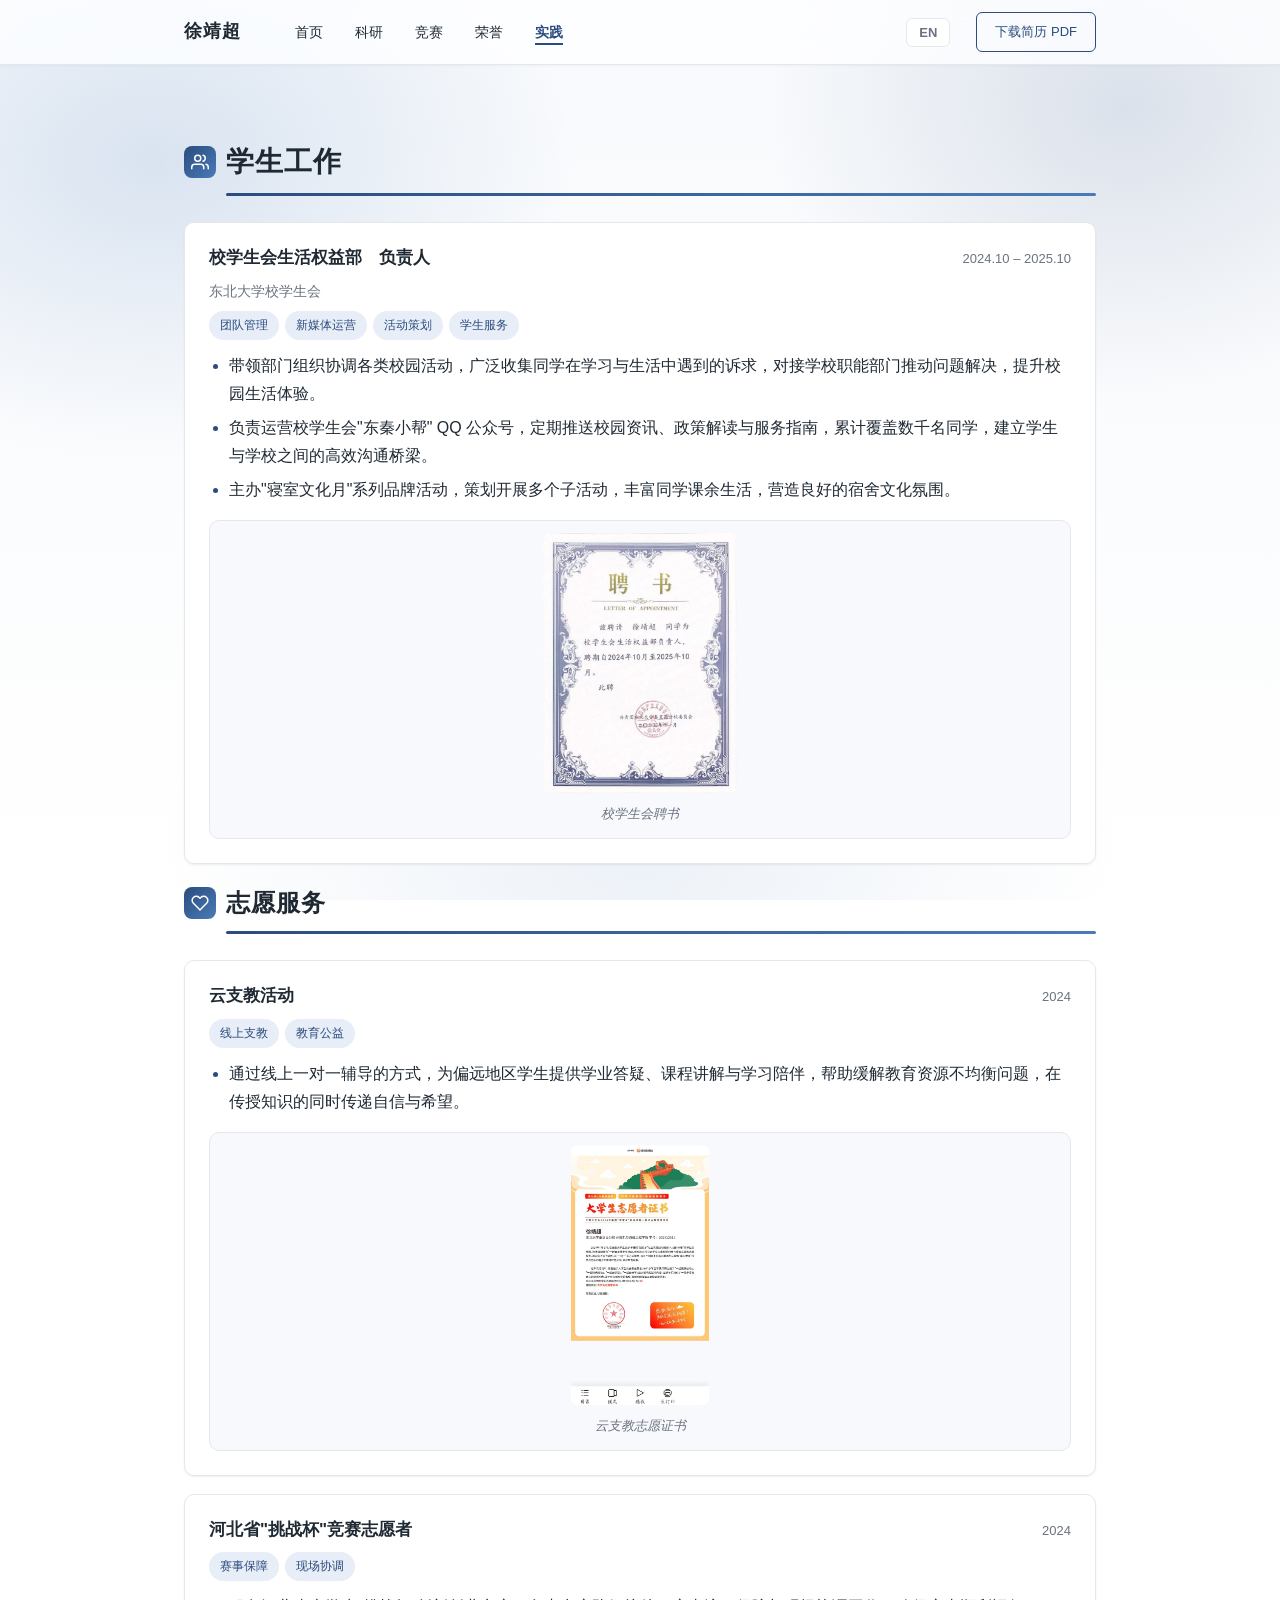
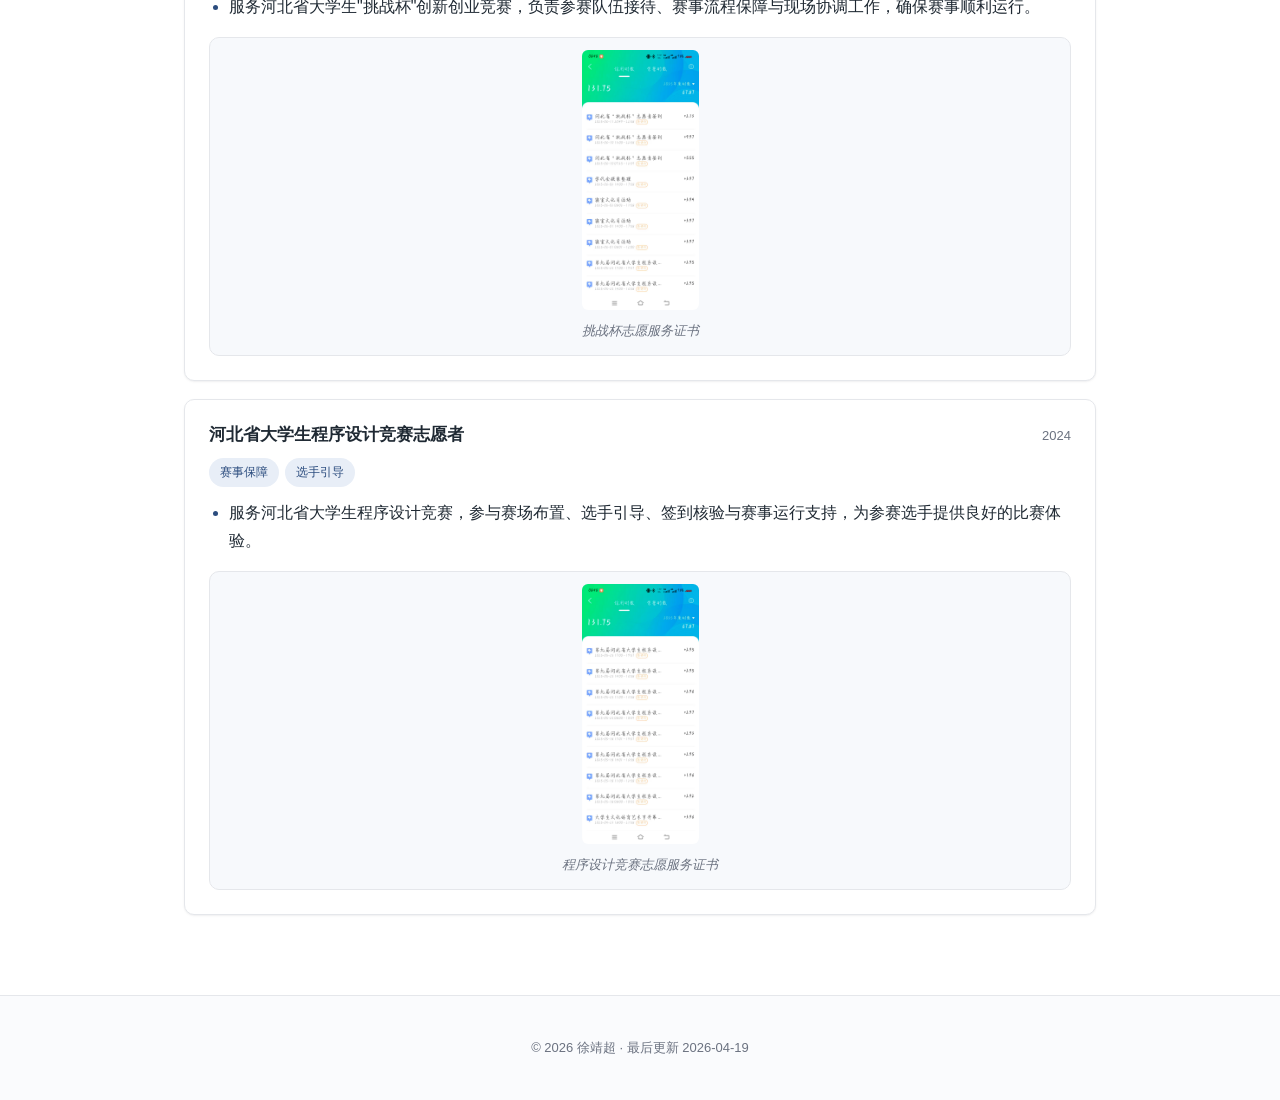
==== activities.html @ 56dccbf7 "finish" ====
<!DOCTYPE html>
<html lang="zh-CN">

<head>
  <meta charset="UTF-8">
  <meta name="viewport" content="width=device-width, initial-scale=1.0">
  <meta name="description" content="徐靖超 - 学生工作与志愿服务">
  <title data-en="Activities · Jingchao Xu">学生工作与志愿服务 · 徐靖超</title>
  <link rel="stylesheet" href="css/style.css">
</head>

<body>

  <header class="site-header">
    <nav class="nav container">
      <a class="brand" href="index.html" data-en="Jingchao Xu">徐靖超</a>
      <ul class="nav-links">
        <li><a href="index.html" data-en="Home">首页</a></li>
        <li><a href="research.html" data-en="Research">科研</a></li>
        <li><a href="awards.html" data-en="Awards">竞赛</a></li>
        <li><a href="honors.html" data-en="Honors">荣誉</a></li>
        <li><a href="activities.html" class="active" data-en="Activities">实践</a></li>
      </ul>
      <button id="lang-toggle" class="btn-lang" type="button" aria-label="Switch to English">EN</button>
      <a class="btn-resume" href="assets/resume.pdf" target="_blank" rel="noopener" data-en="Download CV">下载简历 PDF</a>
    </nav>
  </header>

  <main>

    <!-- 学生工作 -->
    <section class="container page-section">
      <h2>
        <span class="sec-icon" aria-hidden="true">
          <svg viewBox="0 0 24 24" fill="none" stroke="currentColor" stroke-width="2" stroke-linecap="round"
            stroke-linejoin="round">
            <path d="M17 21v-2a4 4 0 0 0-4-4H5a4 4 0 0 0-4 4v2"></path>
            <circle cx="9" cy="7" r="4"></circle>
            <path d="M23 21v-2a4 4 0 0 0-3-3.87"></path>
            <path d="M16 3.13a4 4 0 0 1 0 7.75"></path>
          </svg>
        </span>
        <span data-en="Student Leadership">学生工作</span>
      </h2>

      <article class="card reveal">
        <div class="card-head">
          <h3 data-en="Head of Life &amp; Rights Department, NEU Student Union">校学生会生活权益部　负责人</h3>
          <span class="period" data-en="Oct 2024 – Oct 2025">2024.10 – 2025.10</span>
        </div>
        <p class="meta" data-en="Northeastern University Student Union">东北大学校学生会</p>
        <div class="tags-mini">
          <span class="tag-pill sm" data-en="Leadership">团队管理</span>
          <span class="tag-pill sm" data-en="New Media Operation">新媒体运营</span>
          <span class="tag-pill sm" data-en="Event Planning">活动策划</span>
          <span class="tag-pill sm" data-en="Student Service">学生服务</span>
        </div>
        <ul class="bullets">
          <li
            data-en="Led a team to organize campus activities, gathered student feedback on academic and daily-life issues, and coordinated with university administration to drive improvements.">
            带领部门组织协调各类校园活动，广泛收集同学在学习与生活中遇到的诉求，对接学校职能部门推动问题解决，提升校园生活体验。</li>
          <li
            data-en="Operated the official QQ channel “东秦小帮” (DongQin Helper), regularly publishing campus information, policy interpretation and service guides reaching thousands of students.">
            负责运营校学生会"东秦小帮" QQ 公众号，定期推送校园资讯、政策解读与服务指南，累计覆盖数千名同学，建立学生与学校之间的高效沟通桥梁。</li>
          <li
            data-en="Hosted the “Dormitory Culture Month” series, planning multiple sub-events to enrich dorm life and strengthen community bonds among students.">
            主办"寝室文化月"系列品牌活动，策划开展多个子活动，丰富同学课余生活，营造良好的宿舍文化氛围。</li>
        </ul>
        <figure class="card-figure">
          <img src="assets/certs/学生会聘书.jpg" alt="校学生会聘书" loading="lazy"
            onerror="this.src='assets/avatar.jpg';this.classList.add('placeholder');">
          <figcaption data-en="Student Union Appointment Letter">校学生会聘书</figcaption>
        </figure>
      </article>
    </section>

    <!-- 志愿服务 -->
    <section class="container">
      <h2>
        <span class="sec-icon" aria-hidden="true">
          <svg viewBox="0 0 24 24" fill="none" stroke="currentColor" stroke-width="2" stroke-linecap="round"
            stroke-linejoin="round">
            <path d="M20.84 4.61a5.5 5.5 0 0 0-7.78 0L12 5.67l-1.06-1.06a5.5 5.5 0 0 0-7.78 7.78l1.06 1.06L12 21.23l7.78-7.78 1.06-1.06a5.5 5.5 0 0 0 0-7.78z"></path>
          </svg>
        </span>
        <span data-en="Volunteer Service">志愿服务</span>
      </h2>

      <article class="card reveal">
        <div class="card-head">
          <h3 data-en="Online Teaching Volunteer (Cloud Tutoring Project)">云支教活动</h3>
          <span class="period" data-en="2024">2024</span>
        </div>
        <div class="tags-mini">
          <span class="tag-pill sm" data-en="Online Teaching">线上支教</span>
          <span class="tag-pill sm" data-en="Educational Equity">教育公益</span>
        </div>
        <ul class="bullets">
          <li
            data-en="Provided online academic tutoring and companionship for students from remote regions, helping bridge the educational resource gap and conveying confidence and motivation through personalized one-on-one sessions.">
            通过线上一对一辅导的方式，为偏远地区学生提供学业答疑、课程讲解与学习陪伴，帮助缓解教育资源不均衡问题，在传授知识的同时传递自信与希望。</li>
        </ul>
        <figure class="card-figure">
          <img src="assets/certs/云支教.jpg" alt="云支教志愿证书" loading="lazy"
            onerror="this.src='assets/avatar.jpg';this.classList.add('placeholder');">
          <figcaption data-en="Cloud Tutoring Volunteer Certificate">云支教志愿证书</figcaption>
        </figure>
      </article>

      <article class="card reveal">
        <div class="card-head">
          <h3 data-en="Volunteer, Hebei Provincial “Challenge Cup” Competition">河北省"挑战杯"竞赛志愿者</h3>
          <span class="period" data-en="2024">2024</span>
        </div>
        <div class="tags-mini">
          <span class="tag-pill sm" data-en="Event Support">赛事保障</span>
          <span class="tag-pill sm" data-en="Coordination">现场协调</span>
        </div>
        <ul class="bullets">
          <li
            data-en="Served the Hebei Provincial 'Challenge Cup' college innovation and entrepreneurship competition, responsible for participant reception, on-site coordination, and supporting the smooth operation of the contest.">
            服务河北省大学生"挑战杯"创新创业竞赛，负责参赛队伍接待、赛事流程保障与现场协调工作，确保赛事顺利运行。</li>
        </ul>
        <figure class="card-figure">
          <img src="assets/certs/挑战杯.jpg" alt="挑战杯志愿服务证书" loading="lazy"
            onerror="this.src='assets/avatar.jpg';this.classList.add('placeholder');">
          <figcaption data-en="Challenge Cup Volunteer Certificate">挑战杯志愿服务证书</figcaption>
        </figure>
      </article>

      <article class="card reveal">
        <div class="card-head">
          <h3 data-en="Volunteer, Hebei Provincial Collegiate Programming Contest">河北省大学生程序设计竞赛志愿者</h3>
          <span class="period" data-en="2024">2024</span>
        </div>
        <div class="tags-mini">
          <span class="tag-pill sm" data-en="Event Support">赛事保障</span>
          <span class="tag-pill sm" data-en="Contestant Guidance">选手引导</span>
        </div>
        <ul class="bullets">
          <li
            data-en="Supported the Hebei Provincial Collegiate Programming Contest with venue setup, contestant guidance, and on-site logistics, contributing to a smooth and well-organized event experience.">
            服务河北省大学生程序设计竞赛，参与赛场布置、选手引导、签到核验与赛事运行支持，为参赛选手提供良好的比赛体验。</li>
        </ul>
        <figure class="card-figure">
          <img src="assets/certs/程序设计竞赛.jpg" alt="程序设计竞赛志愿服务证书" loading="lazy"
            onerror="this.src='assets/avatar.jpg';this.classList.add('placeholder');">
          <figcaption data-en="Programming Contest Volunteer Certificate">程序设计竞赛志愿服务证书</figcaption>
        </figure>
      </article>
    </section>

  </main>

  <footer class="site-footer">
    <div class="container">
      <p data-en="© 2026 Jingchao Xu · Last updated 2026-04-19">© 2026 徐靖超 · 最后更新 2026-04-19</p>
    </div>
  </footer>

  <script src="js/main.js"></script>
</body>

</html>
---- css/style.css ----
:root {
  --accent: #2b4c7e;
  --accent-2: #4a7bb8;
  --accent-light: #e8eef7;
  --text: #1f2933;
  --muted: #6b7280;
  --border: #e5e7eb;
  --bg: #ffffff;
  --bg-soft: #f7f9fc;
  --max: 960px;
  --shadow-sm: 0 1px 3px rgba(17, 24, 39, 0.04), 0 1px 2px rgba(17, 24, 39, 0.04);
  --shadow-md: 0 4px 12px rgba(17, 24, 39, 0.06), 0 2px 4px rgba(17, 24, 39, 0.04);
  --shadow-lg: 0 12px 28px rgba(17, 24, 39, 0.10), 0 4px 10px rgba(17, 24, 39, 0.06);
}

* { box-sizing: border-box; }

html { scroll-behavior: smooth; scroll-padding-top: 70px; }

body {
  margin: 0;
  font-family: -apple-system, BlinkMacSystemFont, "PingFang SC",
               "Hiragino Sans GB", "Microsoft YaHei", sans-serif;
  font-size: 16px;
  line-height: 1.75;
  color: var(--text);
  background: var(--bg);
  -webkit-font-smoothing: antialiased;
  min-height: 100vh;
  position: relative;
}

/* 全局浮动渐变背景，所有页面通用 */
body::before {
  content: '';
  position: fixed;
  inset: 0;
  z-index: -1;
  pointer-events: none;
  background:
    radial-gradient(700px 500px at 12% 18%, rgba(74, 123, 184, 0.18), transparent 60%),
    radial-gradient(600px 500px at 88% 12%, rgba(43, 76, 126, 0.14), transparent 60%),
    radial-gradient(800px 600px at 50% 95%, rgba(74, 123, 184, 0.10), transparent 60%),
    linear-gradient(180deg, #f7f9fc 0%, #ffffff 100%);
  animation: floatBg 22s ease-in-out infinite alternate;
}

a { color: var(--accent); text-decoration: none; transition: color 0.15s; }
a:hover { color: var(--accent-2); text-decoration: underline; }

.container { max-width: var(--max); margin: 0 auto; padding: 0 24px; }

/* ============ Header / Nav ============ */
.site-header {
  position: sticky;
  top: 0;
  z-index: 100;
  background: rgba(255, 255, 255, 0.78);
  backdrop-filter: saturate(180%) blur(14px);
  -webkit-backdrop-filter: saturate(180%) blur(14px);
  border-bottom: 1px solid var(--border);
  box-shadow: 0 1px 3px rgba(17, 24, 39, 0.04);
}
.nav {
  display: flex;
  align-items: center;
  gap: 16px;
  height: 64px;
}
.brand {
  font-weight: 700;
  font-size: 18px;
  color: var(--text);
  letter-spacing: 1px;
  transition: color 0.15s;
}
.brand:hover { color: var(--accent); text-decoration: none; }
.nav-links {
  list-style: none;
  display: flex;
  gap: 4px;
  margin: 0 auto 0 24px;
  padding: 0;
}
.nav-links a {
  position: relative;
  color: var(--text);
  font-size: 14px;
  padding: 8px 14px;
  border-radius: 6px;
  transition: color 0.2s, background 0.2s;
}
.nav-links a::after {
  content: '';
  position: absolute;
  left: 14px;
  right: 14px;
  bottom: 3px;
  height: 2px;
  background: var(--accent);
  transform: scaleX(0);
  transform-origin: center;
  transition: transform 0.25s ease;
}
.nav-links a:hover {
  color: var(--accent);
  background: var(--accent-light);
  text-decoration: none;
}
.nav-links a:hover::after { transform: scaleX(1); }
.nav-links a.active {
  color: var(--accent);
  font-weight: 600;
}
.nav-links a.active::after { transform: scaleX(1); }

/* Lang toggle button */
.btn-lang {
  padding: 6px 12px;
  border: 1px solid var(--border);
  border-radius: 6px;
  font-size: 13px;
  font-weight: 600;
  color: var(--muted);
  background: var(--bg);
  cursor: pointer;
  margin-right: 10px;
  transition: color 0.2s, border-color 0.2s, background 0.2s, transform 0.15s;
}
.btn-lang:hover {
  color: var(--accent);
  border-color: var(--accent);
  background: var(--accent-light);
}
.btn-lang:active { transform: translateY(1px); }

/* Resume button */
.btn-resume {
  position: relative;
  padding: 8px 18px;
  border: 1px solid var(--accent);
  border-radius: 6px;
  font-size: 13px;
  font-weight: 500;
  color: var(--accent);
  white-space: nowrap;
  background: transparent;
  overflow: hidden;
  transition: color 0.25s, box-shadow 0.25s, transform 0.15s;
  z-index: 0;
}
.btn-resume::before {
  content: '';
  position: absolute;
  inset: 0;
  background: linear-gradient(135deg, var(--accent), var(--accent-2));
  transform: scaleX(0);
  transform-origin: left center;
  transition: transform 0.3s ease;
  z-index: -1;
}
.btn-resume:hover {
  color: #fff;
  text-decoration: none;
  box-shadow: 0 6px 16px rgba(43, 76, 126, 0.3);
}
.btn-resume:hover::before { transform: scaleX(1); }
.btn-resume:active { transform: translateY(1px); }

/* ============ Sections ============ */
main section {
  padding: 56px 24px 8px;
  animation: fadeUp 0.55s ease both;
}
@keyframes fadeUp {
  from { opacity: 0; transform: translateY(12px); }
  to   { opacity: 1; transform: translateY(0); }
}
main section h2 {
  font-size: 24px;
  margin: 0 0 26px;
  padding-bottom: 10px;
  display: inline-block;
  position: relative;
  font-weight: 700;
  letter-spacing: 1px;
}
main section h2::after {
  content: '';
  position: absolute;
  left: 0;
  bottom: 0;
  width: 100%;
  height: 3px;
  border-radius: 2px;
  background: linear-gradient(90deg, var(--accent), var(--accent-2));
}
h3.sub {
  font-size: 16px;
  color: var(--muted);
  margin: 28px 0 12px;
  font-weight: 600;
  padding-left: 10px;
  border-left: 3px solid var(--accent);
}

/* ============ Hero ============ */
.hero {
  display: flex;
  gap: 40px;
  align-items: flex-start;
  padding-top: 68px !important;
  padding-bottom: 28px !important;
  overflow: visible;
}
.avatar {
  width: 170px;
  height: auto;
  border-radius: 12px;
  flex-shrink: 0;
  display: block;
  box-shadow: var(--shadow-lg);
  transition: transform 0.35s cubic-bezier(0.2, 0.8, 0.2, 1), box-shadow 0.35s;
}
.avatar:hover {
  transform: translateY(-4px) scale(1.02);
  box-shadow: 0 20px 40px rgba(17, 24, 39, 0.16);
}
.hero-info h1 {
  margin: 0 0 8px;
  font-size: 34px;
  letter-spacing: 3px;
  background: linear-gradient(135deg, var(--text), var(--accent));
  -webkit-background-clip: text;
  background-clip: text;
  color: transparent;
}
.tagline {
  margin: 0 0 16px;
  color: var(--muted);
  font-size: 15px;
}
.facts {
  list-style: none;
  padding: 0;
  margin: 0 0 16px;
  font-size: 15px;
}
.facts li { margin-bottom: 6px; }
.facts strong { color: var(--accent); }
.hero-contact { margin: 0; font-size: 14px; }

/* ============ Card ============ */
.card {
  position: relative;
  border: 1px solid var(--border);
  border-radius: 10px;
  padding: 20px 24px;
  margin-bottom: 18px;
  background: var(--bg);
  box-shadow: var(--shadow-sm);
  transition: transform 0.25s ease, box-shadow 0.25s ease, border-color 0.25s;
  overflow: hidden;
}
.card::before {
  content: '';
  position: absolute;
  left: 0;
  top: 0;
  bottom: 0;
  width: 4px;
  background: linear-gradient(180deg, var(--accent), var(--accent-2));
  transform: scaleY(0);
  transform-origin: top center;
  transition: transform 0.3s ease;
}
.card:hover {
  transform: translateY(-3px);
  border-color: var(--accent-light);
  box-shadow: var(--shadow-lg);
}
.card:hover::before { transform: scaleY(1); }
.card-head {
  display: flex;
  justify-content: space-between;
  align-items: baseline;
  flex-wrap: wrap;
  gap: 8px;
  margin-bottom: 6px;
}
.card-head h3 {
  margin: 0;
  font-size: 17px;
  color: var(--text);
  transition: color 0.2s;
}
.card:hover .card-head h3 { color: var(--accent); }
.period { color: var(--muted); font-size: 13px; }
.meta { color: var(--muted); font-size: 14px; margin: 4px 0 8px; }

.bullets {
  margin: 8px 0 0;
  padding-left: 20px;
}
.bullets li { margin-bottom: 6px; }
.bullets li::marker { color: var(--accent); }

/* ============ Publications ============ */
.pubs {
  padding-left: 22px;
  font-size: 15px;
}
.pubs li {
  margin-bottom: 12px;
  padding: 10px 14px;
  background: var(--bg);
  border: 1px solid var(--border);
  border-radius: 8px;
  transition: transform 0.2s, box-shadow 0.2s;
}
.pubs li:hover {
  transform: translateX(4px);
  box-shadow: var(--shadow-md);
}
.tag {
  display: inline-block;
  padding: 2px 10px;
  margin-left: 6px;
  font-size: 12px;
  background: linear-gradient(135deg, var(--accent-light), #dbe5f5);
  color: var(--accent);
  border-radius: 10px;
  font-weight: 500;
}

/* ============ Awards ============ */
.awards {
  list-style: none;
  padding: 0;
  margin: 0;
}
.awards li {
  padding: 12px 16px;
  margin-bottom: 8px;
  border: 1px solid var(--border);
  border-radius: 8px;
  background: var(--bg);
  font-size: 15px;
  transition: transform 0.2s, box-shadow 0.2s, border-color 0.2s;
  display: flex;
  justify-content: space-between;
  align-items: center;
  flex-wrap: wrap;
  gap: 8px;
}
.awards li:hover {
  transform: translateX(6px);
  border-color: var(--accent);
  box-shadow: var(--shadow-md);
}
.awards li strong { color: var(--text); }

/* ============ Carousel ============ */
.carousel {
  position: relative;
  margin-top: 24px;
  background: var(--bg-soft);
  border: 1px solid var(--border);
  border-radius: 12px;
  padding: 18px 56px;
  overflow: hidden;
  box-shadow: var(--shadow-sm);
}
.carousel-track {
  display: flex;
  transition: transform 0.4s cubic-bezier(0.2, 0.8, 0.2, 1);
}
.carousel-track img {
  width: 100%;
  flex-shrink: 0;
  border-radius: 6px;
  object-fit: contain;
  max-height: 360px;
}
.carousel-btn {
  position: absolute;
  top: 50%;
  transform: translateY(-50%);
  width: 40px;
  height: 40px;
  border: 1px solid var(--border);
  border-radius: 50%;
  background: var(--bg);
  color: var(--accent);
  font-size: 22px;
  cursor: pointer;
  display: flex;
  align-items: center;
  justify-content: center;
  z-index: 2;
  box-shadow: var(--shadow-sm);
  transition: background 0.2s, color 0.2s, transform 0.15s, box-shadow 0.2s;
}
.carousel-btn:hover {
  background: var(--accent);
  color: #fff;
  box-shadow: var(--shadow-md);
}
.carousel-btn:active { transform: translateY(-50%) scale(0.94); }
.carousel-btn.prev { left: 10px; }
.carousel-btn.next { right: 10px; }
.carousel-dots {
  display: flex;
  justify-content: center;
  gap: 8px;
  margin-top: 14px;
}
.carousel-dots .dot {
  width: 8px;
  height: 8px;
  border-radius: 50%;
  background: var(--border);
  cursor: pointer;
  transition: background 0.2s, transform 0.2s;
}
.carousel-dots .dot:hover { transform: scale(1.25); }
.carousel-dots .dot.active {
  background: var(--accent);
  width: 22px;
  border-radius: 4px;
}

/* ============ Contact ============ */
.contact-list {
  list-style: none;
  padding: 0;
  margin: 0;
  font-size: 15px;
}
.contact-list li {
  padding: 12px 16px;
  margin-bottom: 8px;
  border: 1px solid var(--border);
  border-radius: 8px;
  background: var(--bg);
  transition: transform 0.2s, border-color 0.2s, box-shadow 0.2s;
}
.contact-list li:hover {
  transform: translateX(4px);
  border-color: var(--accent);
  box-shadow: var(--shadow-md);
}

/* 子页面 */
.page-section { padding-top: 72px !important; min-height: 60vh; }
.page-section h2 { font-size: 28px; }

/* ============ Footer ============ */
.site-footer {
  margin-top: 80px;
  padding: 28px 0;
  border-top: 1px solid var(--border);
  color: var(--muted);
  font-size: 13px;
  text-align: center;
  background: rgba(247, 249, 252, 0.6);
}

/* ============ Responsive ============ */
@media (max-width: 768px) {
  .nav-links { display: none; }
  .nav { gap: 8px; }
  .hero {
    flex-direction: column;
    text-align: center;
    gap: 20px;
  }
  .avatar { width: 140px; margin: 0 auto; }
  .hero-info h1 { font-size: 28px; }
  main section { padding: 40px 20px 4px; }
  .card { padding: 16px 18px; }
  .carousel { padding: 14px 44px; }
}

/* ============ Hero Wrap & Decoration ============ */
.hero-wrap {
  position: relative;
  padding-bottom: 40px;
  overflow: hidden;
}
.hero-bg-deco {
  position: absolute;
  inset: 0;
  z-index: -1;
  pointer-events: none;
  background:
    radial-gradient(circle at 20% 30%, rgba(74, 123, 184, 0.10), transparent 55%),
    radial-gradient(circle at 80% 20%, rgba(43, 76, 126, 0.08), transparent 55%);
}
@keyframes floatBg {
  from { transform: translate3d(0, 0, 0) scale(1); }
  to   { transform: translate3d(-2%, -1%, 0) scale(1.04); }
}

.greet {
  margin: 0 0 4px;
  color: var(--accent);
  font-size: 15px;
  letter-spacing: 1px;
  font-weight: 500;
}
.motto {
  margin: 12px 0 16px;
  padding: 12px 16px;
  border-left: 3px solid var(--accent);
  background: rgba(74, 123, 184, 0.06);
  border-radius: 0 8px 8px 0;
  color: var(--text);
  font-size: 15px;
  font-style: italic;
  line-height: 1.7;
}
.hero-contact {
  display: flex;
  flex-wrap: wrap;
  gap: 16px;
  align-items: center;
  margin-top: 14px;
}
.hero-contact a {
  display: inline-flex;
  align-items: center;
  gap: 4px;
  padding: 6px 12px;
  border: 1px solid var(--border);
  border-radius: 20px;
  font-size: 14px;
  background: var(--bg);
  transition: transform 0.2s, border-color 0.2s, color 0.2s, box-shadow 0.2s;
}
.hero-contact a:hover {
  transform: translateY(-2px);
  border-color: var(--accent);
  box-shadow: var(--shadow-md);
  text-decoration: none;
}
.cta-link {
  background: linear-gradient(135deg, var(--accent), var(--accent-2)) !important;
  color: #fff !important;
  border-color: transparent !important;
}

/* ============ Stats Grid ============ */
.stats-grid {
  display: grid;
  grid-template-columns: repeat(4, 1fr);
  gap: 16px;
  margin-top: 36px;
}
.stat-card {
  padding: 22px 18px;
  background: var(--bg);
  border: 1px solid var(--border);
  border-radius: 12px;
  text-align: center;
  box-shadow: var(--shadow-sm);
  transition: transform 0.25s ease, box-shadow 0.25s, border-color 0.25s;
  position: relative;
  overflow: hidden;
}
.stat-card::before {
  content: '';
  position: absolute;
  top: 0;
  left: 0;
  right: 0;
  height: 3px;
  background: linear-gradient(90deg, var(--accent), var(--accent-2));
  transform: scaleX(0);
  transform-origin: left center;
  transition: transform 0.4s ease;
}
.stat-card:hover {
  transform: translateY(-4px);
  border-color: var(--accent-light);
  box-shadow: var(--shadow-lg);
}
.stat-card:hover::before { transform: scaleX(1); }
.stat-num {
  font-size: 30px;
  font-weight: 700;
  color: var(--accent);
  line-height: 1.2;
  font-variant-numeric: tabular-nums;
  letter-spacing: 0.5px;
}
.stat-label {
  margin-top: 6px;
  color: var(--muted);
  font-size: 13px;
}

/* ============ Scroll Down ============ */
.scroll-down {
  display: flex;
  flex-direction: column;
  align-items: center;
  gap: 4px;
  width: fit-content;
  margin: 32px auto 0;
  color: var(--muted);
  font-size: 12px;
  letter-spacing: 1px;
  animation: bounceDown 2.2s ease-in-out infinite;
}
.scroll-down:hover { color: var(--accent); text-decoration: none; }
@keyframes bounceDown {
  0%, 100% { transform: translateY(0); opacity: 0.7; }
  50%      { transform: translateY(8px); opacity: 1; }
}

/* ============ Section Icon ============ */
main section h2 {
  display: flex;
  align-items: center;
  gap: 10px;
}
.sec-icon {
  display: inline-flex;
  align-items: center;
  justify-content: center;
  width: 32px;
  height: 32px;
  border-radius: 8px;
  background: linear-gradient(135deg, var(--accent), var(--accent-2));
  color: #fff;
  flex-shrink: 0;
}
.sec-icon svg { width: 18px; height: 18px; }
main section h2::after { left: 42px; width: calc(100% - 42px); }

/* ============ Tag Pills ============ */
.tags {
  display: flex;
  flex-wrap: wrap;
  gap: 8px;
}
.tag-pill {
  padding: 6px 14px;
  background: var(--bg);
  border: 1px solid var(--border);
  border-radius: 16px;
  font-size: 13px;
  color: var(--text);
  transition: transform 0.2s, color 0.2s, border-color 0.2s, background 0.2s;
}
.tag-pill:hover {
  transform: translateY(-2px);
  color: var(--accent);
  border-color: var(--accent);
  background: var(--accent-light);
}
.tag-pill.sm {
  padding: 3px 10px;
  font-size: 12px;
  background: var(--accent-light);
  color: var(--accent);
  border-color: transparent;
}
.tags-mini {
  display: flex;
  flex-wrap: wrap;
  gap: 6px;
  margin: 8px 0 12px;
}

/* ============ Timeline ============ */
.timeline {
  position: relative;
  padding-left: 28px;
  margin-top: 8px;
}
.timeline::before {
  content: '';
  position: absolute;
  left: 8px;
  top: 8px;
  bottom: 8px;
  width: 2px;
  background: linear-gradient(180deg, var(--accent), var(--accent-2), transparent);
  border-radius: 2px;
}
.timeline-item {
  position: relative;
}
.timeline-item::after {
  content: '';
  position: absolute;
  left: -27px;
  top: 24px;
  width: 12px;
  height: 12px;
  border-radius: 50%;
  background: var(--bg);
  border: 3px solid var(--accent);
  box-shadow: 0 0 0 4px rgba(74, 123, 184, 0.12);
}

/* ============ Award Card ============ */
.award-card .card-head { align-items: center; }
.award-meta {
  display: flex;
  flex-wrap: wrap;
  gap: 8px;
  margin: 8px 0 10px;
  align-items: center;
}
.award-badge {
  display: inline-flex;
  align-items: center;
  padding: 4px 12px;
  font-size: 13px;
  font-weight: 600;
  border-radius: 14px;
  letter-spacing: 0.5px;
  white-space: nowrap;
}
.award-badge.gold {
  background: linear-gradient(135deg, #fde68a, #f59e0b);
  color: #78350f;
  box-shadow: 0 2px 6px rgba(245, 158, 11, 0.25);
}
.award-badge.silver {
  background: linear-gradient(135deg, #e5e7eb, #9ca3af);
  color: #374151;
  box-shadow: 0 2px 6px rgba(156, 163, 175, 0.25);
}
.award-badge.bronze {
  background: linear-gradient(135deg, #fcd9b6, #d97706);
  color: #78350f;
  box-shadow: 0 2px 6px rgba(217, 119, 6, 0.25);
}
.award-badge.prov-1 {
  background: linear-gradient(135deg, var(--accent-light), #b9cce8);
  color: var(--accent);
  box-shadow: 0 2px 6px rgba(43, 76, 126, 0.18);
}
.award-badge.prov-2 {
  background: linear-gradient(135deg, #ddd6fe, #a78bfa);
  color: #4c1d95;
}
.award-badge.prov-3 {
  background: linear-gradient(135deg, #fce7f3, #f9a8d4);
  color: #831843;
}
.role-tag {
  display: inline-flex;
  align-items: center;
  padding: 3px 10px;
  font-size: 12px;
  border-radius: 10px;
  background: var(--bg-soft);
  color: var(--muted);
  border: 1px solid var(--border);
  white-space: nowrap;
}
.role-tag.lead {
  background: var(--accent);
  color: #fff;
  border-color: var(--accent);
  font-weight: 600;
}
.role-tag.solo {
  background: #f0f9ff;
  color: #0369a1;
  border-color: #bae6fd;
}
.award-desc {
  margin: 6px 0 0;
  font-size: 14.5px;
  line-height: 1.7;
  color: var(--text);
}

/* ============ Card Figure (research project image) ============ */
.card-figure {
  margin: 16px 0 4px;
  padding: 12px;
  background: var(--bg-soft);
  border: 1px solid var(--border);
  border-radius: 10px;
  text-align: center;
  cursor: zoom-in;
  transition: box-shadow 0.25s, border-color 0.25s;
}
.card-figure:hover {
  border-color: var(--accent-light);
  box-shadow: var(--shadow-md);
}
.card-figure img {
  display: block;
  max-width: 100%;
  max-height: 260px;
  margin: 0 auto;
  border-radius: 6px;
  transition: transform 0.4s cubic-bezier(0.2, 0.8, 0.2, 1);
}
.card-figure:hover img { transform: scale(1.015); }
.card-figure img.placeholder {
  max-height: 110px;
  opacity: 0.5;
  filter: grayscale(0.4);
}
.card-figure figcaption {
  margin-top: 10px;
  color: var(--muted);
  font-size: 13px;
  font-style: italic;
}

/* 点击放大遮罩 */
.lightbox {
  position: fixed;
  inset: 0;
  background: rgba(0, 0, 0, 0.85);
  display: flex;
  align-items: center;
  justify-content: center;
  z-index: 1000;
  cursor: zoom-out;
  opacity: 0;
  transition: opacity 0.25s;
}
.lightbox.show { opacity: 1; }
.lightbox img {
  max-width: 92vw;
  max-height: 92vh;
  border-radius: 6px;
  box-shadow: 0 20px 60px rgba(0, 0, 0, 0.5);
}

/* ============ Reveal on Scroll ============ */
.reveal {
  opacity: 0;
  transform: translateY(20px);
  transition: opacity 0.7s ease, transform 0.7s ease;
}
.reveal.in-view {
  opacity: 1;
  transform: translateY(0);
}

/* ============ Responsive: stats / hero ============ */
@media (max-width: 768px) {
  .stats-grid { grid-template-columns: repeat(2, 1fr); }
  .stat-num { font-size: 24px; }
  .greet { font-size: 14px; }
  .motto { font-size: 14px; }
  .hero-contact { justify-content: center; }
  main section h2 { font-size: 22px; }
  .timeline { padding-left: 24px; }
  .timeline-item::after { left: -23px; }
}

/* ============ Print ============ */
@media print {
  .site-header, .btn-resume, .site-footer, .carousel { display: none; }
  body { font-size: 12pt; color: #000; background: #fff; }
  .card, .pubs li { break-inside: avoid; border-color: #999; box-shadow: none; }
  .card::before { display: none; }
  a { color: #000; text-decoration: none; }
  main section { padding: 20px 0; animation: none; }
}
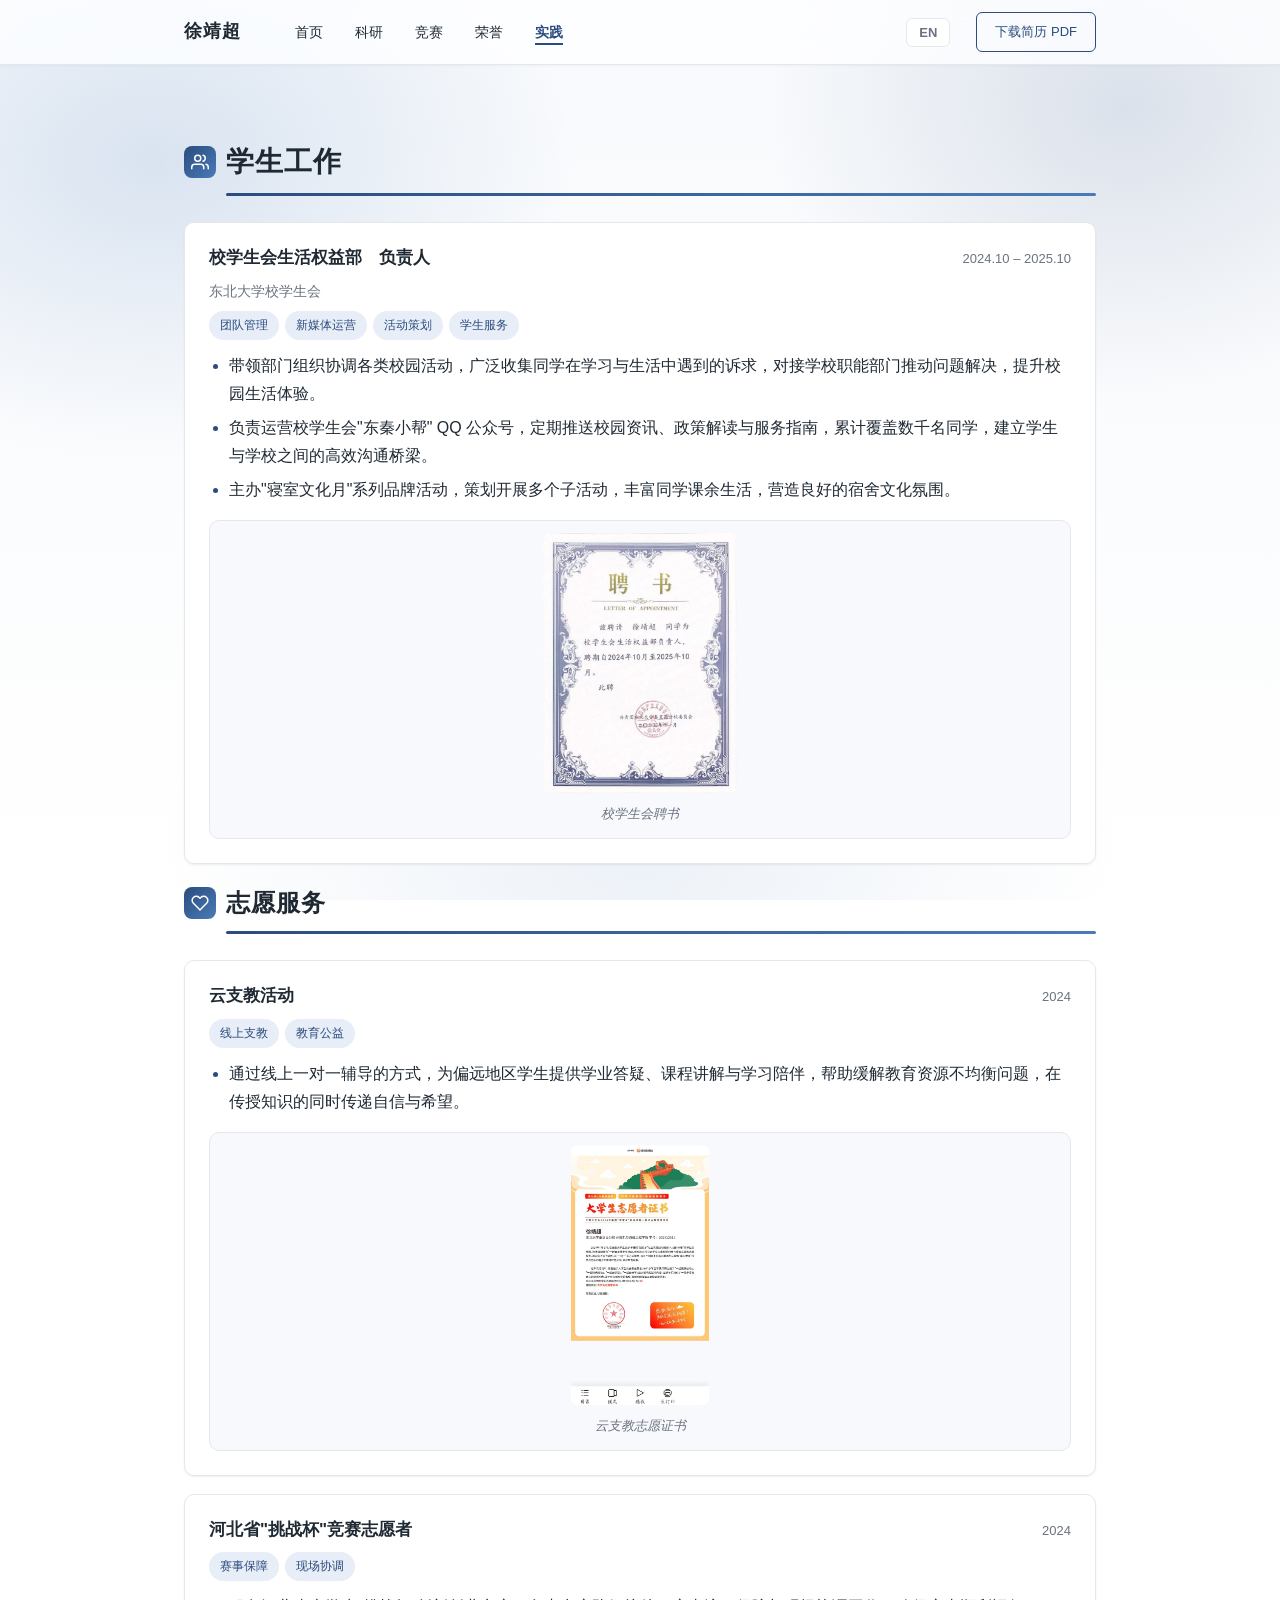
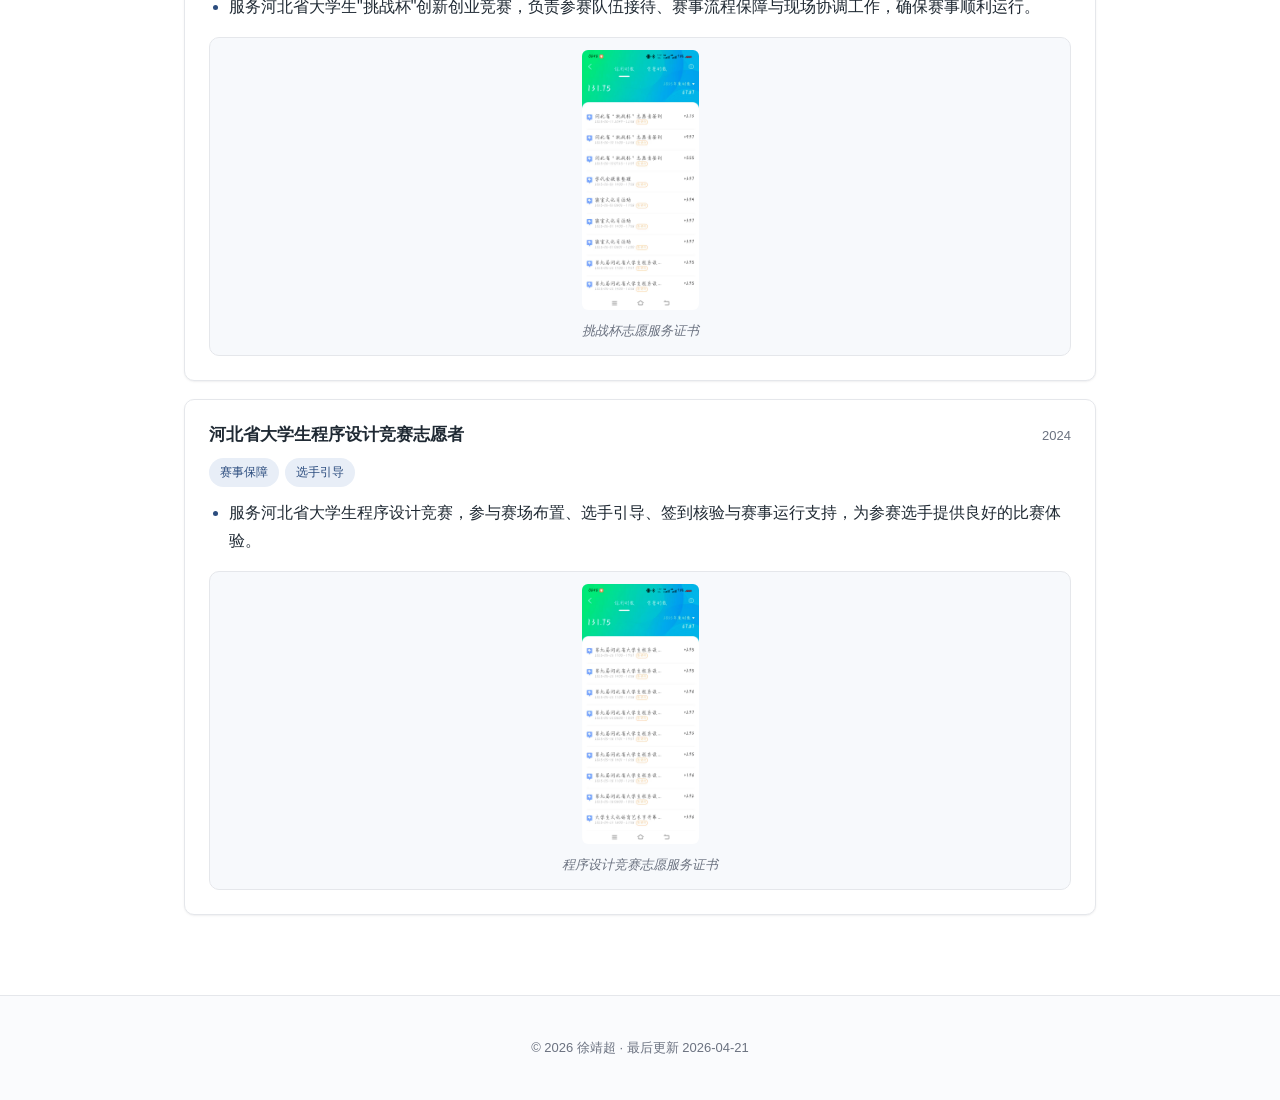
==== commit 87dc2075: "完善" ====
--- a/activities.html
+++ b/activities.html
@@ -80,7 +80,9 @@
         <span class="sec-icon" aria-hidden="true">
           <svg viewBox="0 0 24 24" fill="none" stroke="currentColor" stroke-width="2" stroke-linecap="round"
             stroke-linejoin="round">
-            <path d="M20.84 4.61a5.5 5.5 0 0 0-7.78 0L12 5.67l-1.06-1.06a5.5 5.5 0 0 0-7.78 7.78l1.06 1.06L12 21.23l7.78-7.78 1.06-1.06a5.5 5.5 0 0 0 0-7.78z"></path>
+            <path
+              d="M20.84 4.61a5.5 5.5 0 0 0-7.78 0L12 5.67l-1.06-1.06a5.5 5.5 0 0 0-7.78 7.78l1.06 1.06L12 21.23l7.78-7.78 1.06-1.06a5.5 5.5 0 0 0 0-7.78z">
+            </path>
           </svg>
         </span>
         <span data-en="Volunteer Service">志愿服务</span>
@@ -154,11 +156,11 @@
 
   <footer class="site-footer">
     <div class="container">
-      <p data-en="© 2026 Jingchao Xu · Last updated 2026-04-19">© 2026 徐靖超 · 最后更新 2026-04-19</p>
+      <p data-en="© 2026 Jingchao Xu · Last updated 2026-04-19">© 2026 徐靖超 · 最后更新 2026-04-21</p>
     </div>
   </footer>
 
   <script src="js/main.js"></script>
 </body>
 
-</html>
+</html>
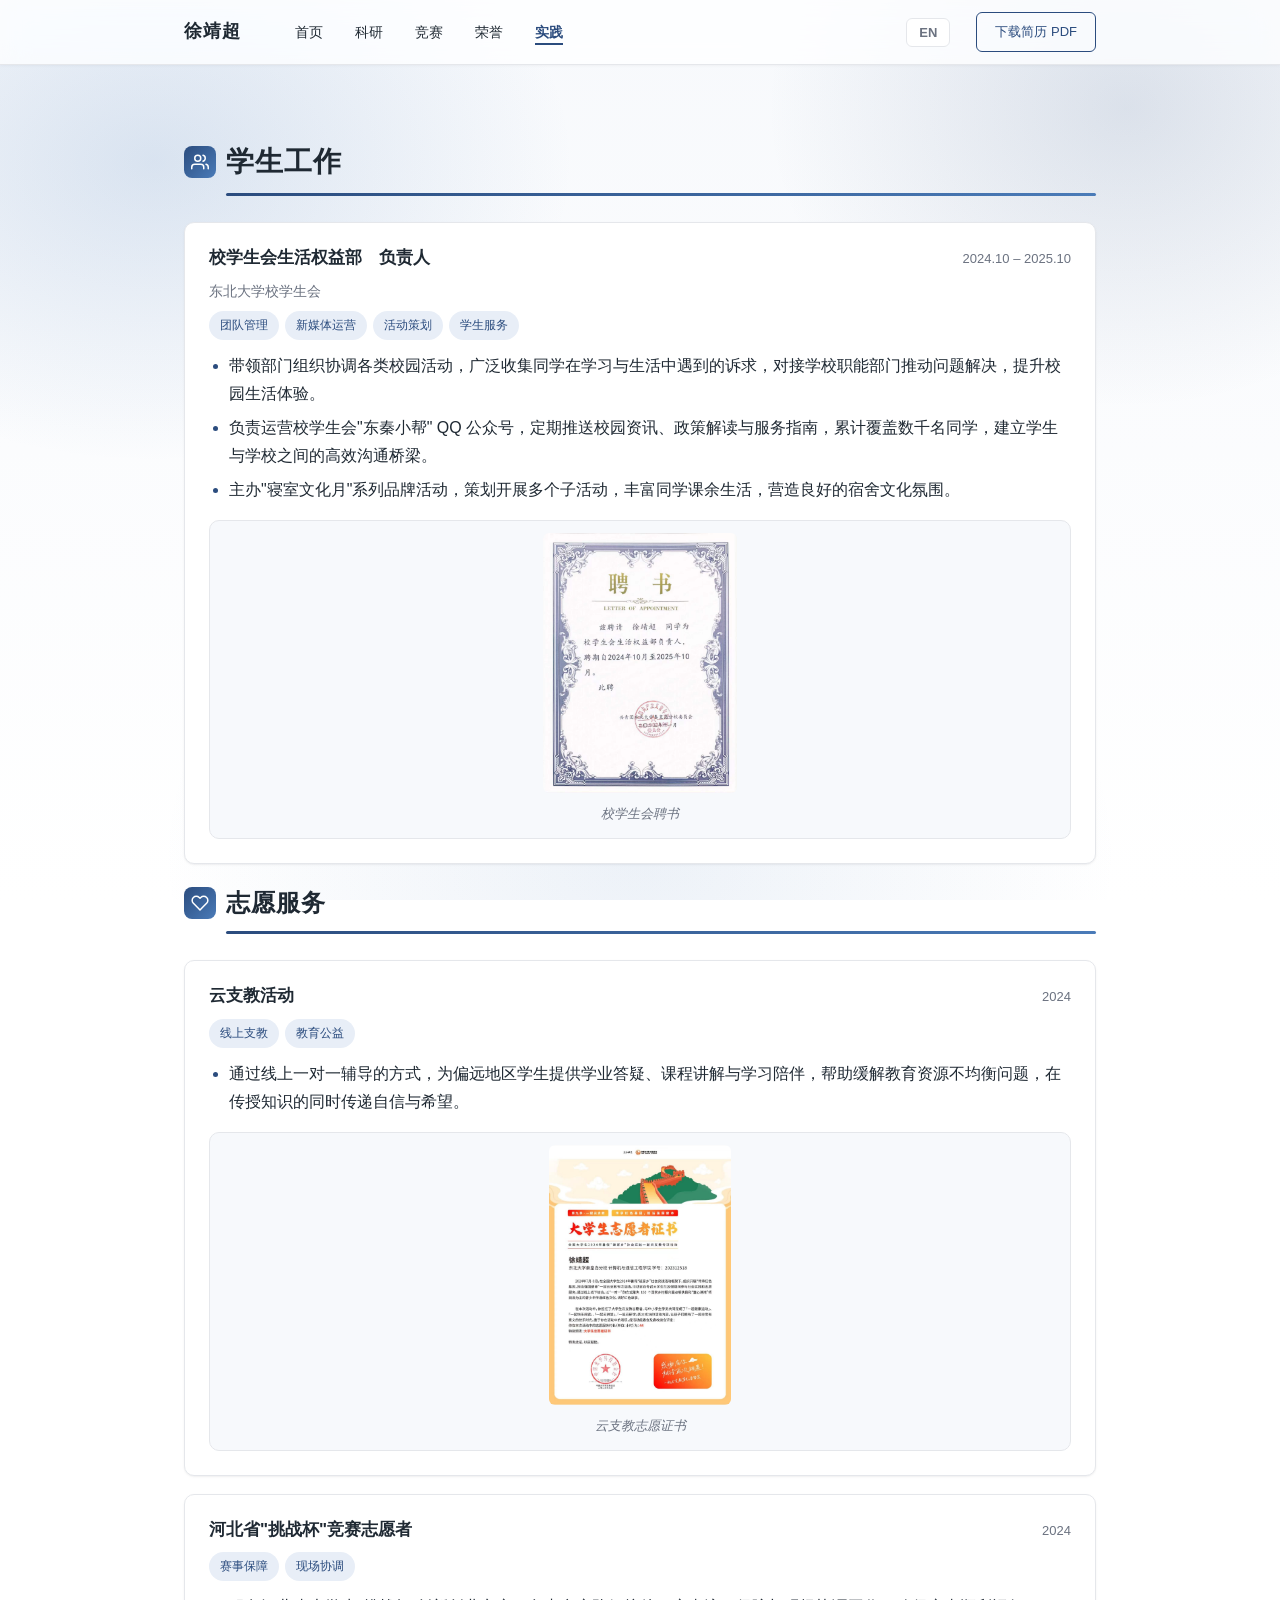
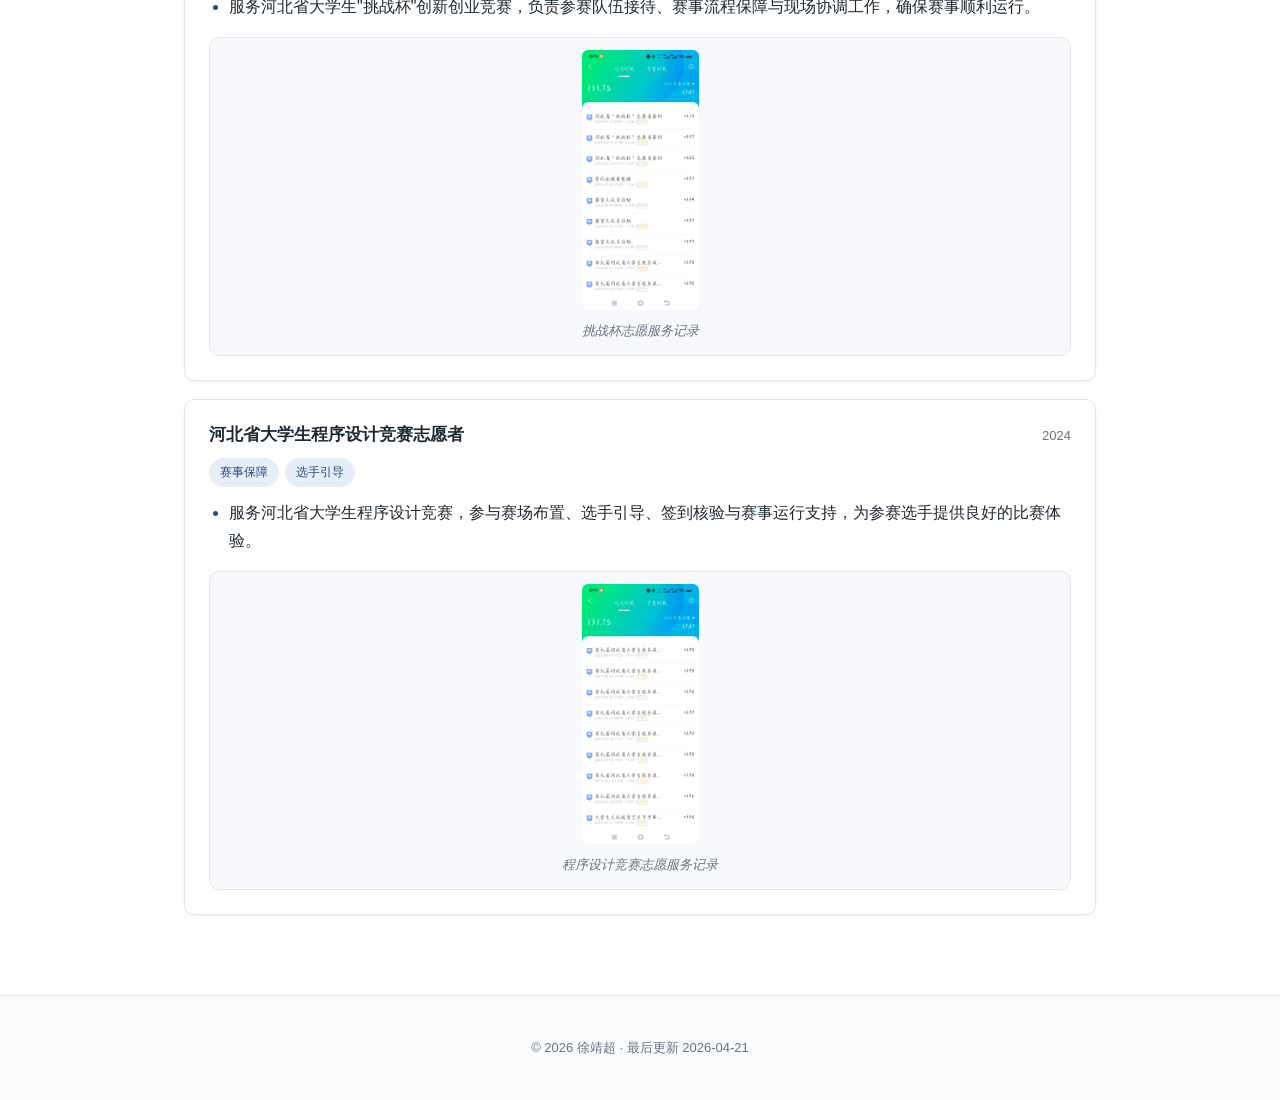
==== commit 5f9896c8: "update" ====
--- a/activities.html
+++ b/activities.html
@@ -126,7 +126,7 @@
         <figure class="card-figure">
           <img src="assets/certs/挑战杯.jpg" alt="挑战杯志愿服务证书" loading="lazy"
             onerror="this.src='assets/avatar.jpg';this.classList.add('placeholder');">
-          <figcaption data-en="Challenge Cup Volunteer Certificate">挑战杯志愿服务证书</figcaption>
+          <figcaption data-en="Challenge Cup Volunteer Certificate">挑战杯志愿服务记录</figcaption>
         </figure>
       </article>
 
@@ -147,7 +147,7 @@
         <figure class="card-figure">
           <img src="assets/certs/程序设计竞赛.jpg" alt="程序设计竞赛志愿服务证书" loading="lazy"
             onerror="this.src='assets/avatar.jpg';this.classList.add('placeholder');">
-          <figcaption data-en="Programming Contest Volunteer Certificate">程序设计竞赛志愿服务证书</figcaption>
+          <figcaption data-en="Programming Contest Volunteer Certificate">程序设计竞赛志愿服务记录</figcaption>
         </figure>
       </article>
     </section>
